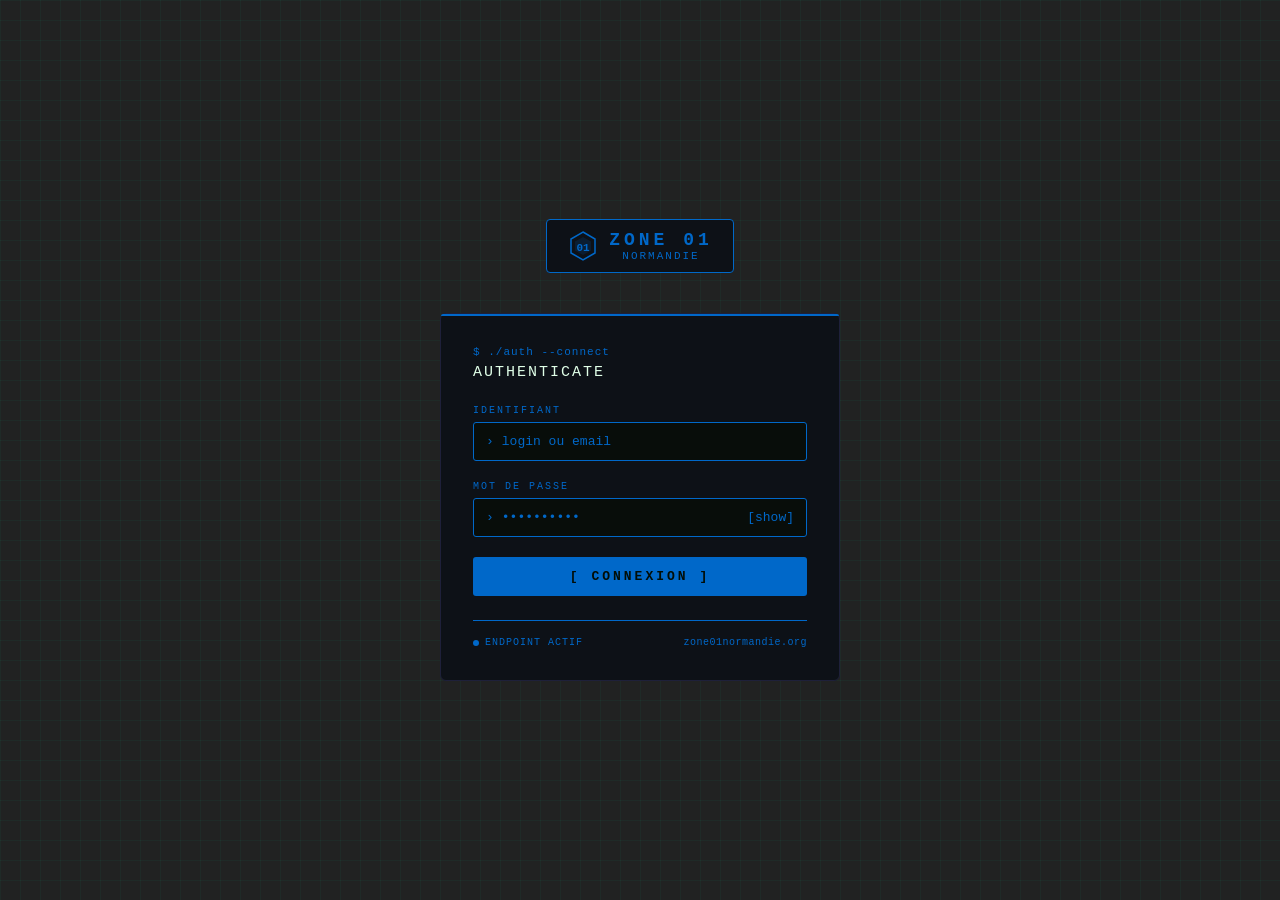
==== index.html @ d8f132d9 "information page and authentication system" ====
<!DOCTYPE html>
<html lang="fr">
<head>
    <meta charset="UTF-8"/>
    <meta name="viewport" content="width=device-width, initial-scale=1.0"/>
    <title>Zone 01 — Login</title>
    <link rel="stylesheet" href="/css/index.css">
</head>
<body>

    <div class="grid-bg"></div>

    <!-- Logo -->
    <div class="logo-area">
        <div class="logo-badge">
            <svg class="logo-hex" viewBox="0 0 32 32" fill="none">
                <polygon points="16,2 28,9 28,23 16,30 4,23 4,9"
                         fill="none" stroke="#0068c9" stroke-width="1.5"/>
                <polygon points="16,7 24,11.5 24,20.5 16,25 8,20.5 8,11.5"
                         fill="#0068c9" opacity="0.15"/>
                <text x="16" y="21" text-anchor="middle"
                      fill="#0068c9" font-size="11"
                      font-family="Courier New" font-weight="bold">01</text>
            </svg>
            <div>
                <div class="logo-text">Zone 01</div>
                <div class="logo-sub">Normandie</div>
            </div>
        </div>
    </div>

    <!-- Card -->
    <div class="card">
        <div class="card-header">
            <div class="prompt-line"><span>$</span> ./auth --connect</div>
            <div class="card-title">Authenticate</div>
        </div>

        <div class="field">
            <label>Identifiant</label>
            <div class="input-wrap">
                <span class="prefix">›</span>
                <input type="text" id="username"
                       placeholder="login ou email"
                       autocomplete="username"/>
            </div>
        </div>

        <div class="field">
            <label>Mot de passe</label>
            <div class="input-wrap">
                <span class="prefix">›</span>
                <input type="password" id="password"
                       placeholder="••••••••••"
                       autocomplete="current-password"/>
                <button class="toggle-pass" id="togglePass" tabindex="-1">[show]</button>
            </div>
        </div>

        <div class="error-box" id="errorBox">
            <span id="errorMsg">Identifiants invalides. Accès refusé.</span>
        </div>

        <button class="btn-login" id="loginBtn">
            [ Connexion ]
        </button>

        <div class="status-bar">
            <div class="status-text">
                <div class="status-dot"></div>
                ENDPOINT ACTIF
            </div>
            <div class="status-endpoint">zone01normandie.org</div>
        </div>
    </div>

    <script src="/js/password.js"></script>

</body>
</html>
---- css/index.css ----
* { box-sizing: border-box; margin: 0; padding: 0; }

        body {
            min-height: 100vh;
            background: #212222;
            display: flex;
            flex-direction: column;
            align-items: center;
            justify-content: center;
            font-family: 'Courier New', monospace;
            padding: 2rem 1rem;
            position: relative;
            overflow: hidden;
        }

        .grid-bg {
            position: fixed;
            inset: 0;
            background-image:
                linear-gradient(rgba(0,255,180,0.04) 1px, transparent 1px),
                linear-gradient(90deg, rgba(0,255,180,0.04) 1px, transparent 1px);
            background-size: 20px 20px;
            pointer-events: none;
            z-index: 0;
        }

        /* ── Logo ── */
        .logo-area {
            text-align: center;
            margin-bottom: 2rem;
            position: relative;
            z-index: 1;
        }
        .logo-badge {
            display: inline-flex;
            align-items: center;
            gap: 10px;
            background: #0d1117;
            border: 1px solid #0068c9;
            border-radius: 4px;
            padding: 10px 20px;
            margin-bottom: 0.5rem;
        }
        .logo-hex { width: 32px; height: 32px; }
        .logo-text {
            font-size: 18px;
            font-weight: bold;
            color: #0068c9;
            letter-spacing: 4px;
            text-transform: uppercase;
        }
        .logo-sub {
            font-size: 11px;
            color: #0068c9;
            letter-spacing: 2px;
            text-transform: uppercase;
        }

        /* ── Card ── */
        .card {
            width: 100%;
            max-width: 400px;
            background: #0d1117;
            border: 1px solid #1e203a;
            border-radius: 6px;
            padding: 2rem;
            position: relative;
            z-index: 1;
        }
        .card::before {
            content: '';
            position: absolute;
            top: 0; left: 0; right: 0;
            height: 2px;
            background: #0068c9;
            border-radius: 6px 6px 0 0;
        }

        /* ── Header ── */
        .card-header { margin-bottom: 1.5rem; }
        .prompt-line {
            font-size: 11px;
            color: #0068c9;
            letter-spacing: 1px;
            margin-bottom: 6px;
        }
        .prompt-line span { color: #0068c9; }
        .card-title {
            font-size: 15px;
            color: #e0ffe8;
            letter-spacing: 2px;
            text-transform: uppercase;
        }

        /* ── Fields ── */
        .field { margin-bottom: 1.25rem; }
        .field label {
            display: block;
            font-size: 10px;
            color: #0068c9;
            letter-spacing: 2px;
            text-transform: uppercase;
            margin-bottom: 6px;
        }
        .input-wrap {
            display: flex;
            align-items: center;
            background: #080d0a;
            border: 1px solid #0068c9;
            border-radius: 3px;
            padding: 0 12px;
            transition: border-color 0.15s;
        }
        .input-wrap:focus-within { border-color: #0068c9; }
        .input-wrap .prefix {
            font-size: 13px;
            color: #0068c9;
            margin-right: 8px;
            user-select: none;
        }
        .input-wrap input {
            flex: 1;
            background: none;
            border: none;
            outline: none;
            font-family: 'Courier New', monospace;
            font-size: 13px;
            color: #c8ffd8;
            padding: 11px 0;
            caret-color: #0068c9;
        }
        .input-wrap input::placeholder { color: #0068c9; }
        .toggle-pass {
            background: none;
            border: none;
            cursor: pointer;
            color: #0068c9;
            font-size: 13px;
            padding: 0;
            font-family: 'Courier New', monospace;
        }
        .toggle-pass:hover { color: #0068c9; }

        /* ── Error ── */
        .error-box {
            display: none;
            background: #1a0808;
            border: 1px solid #5a1e1e;
            border-left: 3px solid #e24b4a;
            border-radius: 3px;
            padding: 10px 12px;
            margin-bottom: 1.25rem;
            font-size: 12px;
            color: #f09595;
            letter-spacing: 0.5px;
        }
        .error-box.show { display: block; }

        /* ── Button ── */
        .btn-login {
            width: 100%;
            background: #0068c9;
            border: none;
            border-radius: 3px;
            padding: 12px;
            font-family: 'Courier New', monospace;
            font-size: 13px;
            font-weight: bold;
            color: #020d06;
            letter-spacing: 3px;
            text-transform: uppercase;
            cursor: pointer;
            transition: background 0.15s, opacity 0.15s;
        }
        .btn-login:hover { background: #0068c9; }
        .btn-login:active { opacity: 0.85; }
        .btn-login:disabled { background: #0068c9; color: #0068c9; cursor: not-allowed; }

        /* ── Status bar ── */
        .status-bar {
            display: flex;
            align-items: center;
            justify-content: space-between;
            margin-top: 1.5rem;
            padding-top: 1rem;
            border-top: 1px solid #0068c9;
        }
        .status-dot {
            width: 6px;
            height: 6px;
            border-radius: 50%;
            background: #0068c9;
            animation: pulse 2s infinite;
        }
        @keyframes pulse {
            0%, 100% { opacity: 1; }
            50% { opacity: 0.3; }
        }
        .status-text {
            font-size: 10px;
            color: #0068c9;
            letter-spacing: 1px;
            display: flex;
            align-items: center;
            gap: 6px;
        }
        .status-endpoint {
            font-size: 10px;
            color: #0068c9;
            letter-spacing: 0.5px;
        }
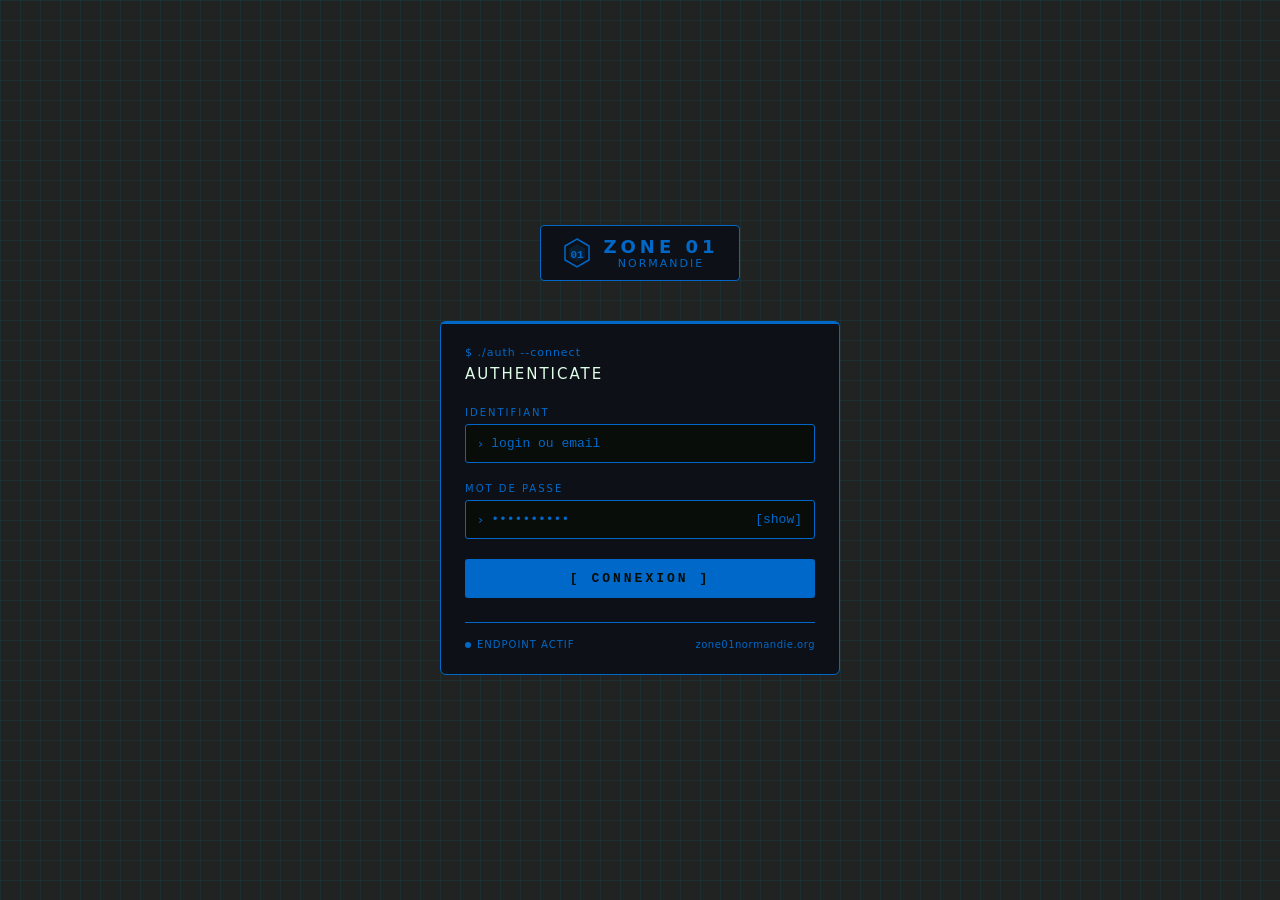
==== commit e3e3e618: "information page and authentication system" ====
--- a/index.html
+++ b/index.html
@@ -4,7 +4,7 @@
     <meta charset="UTF-8"/>
     <meta name="viewport" content="width=device-width, initial-scale=1.0"/>
     <title>Zone 01 — Login</title>
-    <link rel="stylesheet" href="/css/index.css">
+    <link rel="stylesheet" href="index.css">
 </head>
 <body>
 
--- a/index.css
+++ b/index.css
@@ -0,0 +1,512 @@
+* { box-sizing: border-box; margin: 0; padding: 0; }
+
+        body {
+            min-height: 100vh;
+            background: #212222;
+            display: flex;
+            flex-direction: column;
+            align-items: center;
+            justify-content: center;
+            font-family: 'Courier New', monospace;
+            padding: 2rem 1rem;
+            position: relative;
+            overflow: hidden;
+        }
+
+        .grid-bg {
+            position: fixed;
+            inset: 0;
+            background-image:
+                linear-gradient(rgba(0,255,180,0.04) 1px, transparent 1px),
+                linear-gradient(90deg, rgba(0,255,180,0.04) 1px, transparent 1px);
+            background-size: 20px 20px;
+            pointer-events: none;
+            z-index: 0;
+        }
+
+        /* ── Logo ── */
+        .logo-area {
+            text-align: center;
+            margin-bottom: 2rem;
+            position: relative;
+            z-index: 1;
+        }
+        .logo-badge {
+            display: inline-flex;
+            align-items: center;
+            gap: 10px;
+            background: #0d1117;
+            border: 1px solid #0068c9;
+            border-radius: 4px;
+            padding: 10px 20px;
+            margin-bottom: 0.5rem;
+        }
+        .logo-hex { width: 32px; height: 32px; }
+        .logo-text {
+            font-size: 18px;
+            font-weight: bold;
+            color: #0068c9;
+            letter-spacing: 4px;
+            text-transform: uppercase;
+        }
+        .logo-sub {
+            font-size: 11px;
+            color: #0068c9;
+            letter-spacing: 2px;
+            text-transform: uppercase;
+        }
+
+        /* ── Card ── */
+        .card {
+            width: 100%;
+            max-width: 400px;
+            background: #0d1117;
+            border: 1px solid #1e203a;
+            border-radius: 6px;
+            padding: 2rem;
+            position: relative;
+            z-index: 1;
+        }
+        .card::before {
+            content: '';
+            position: absolute;
+            top: 0; left: 0; right: 0;
+            height: 2px;
+            background: #0068c9;
+            border-radius: 6px 6px 0 0;
+        }
+
+        /* ── Header ── */
+        .card-header { margin-bottom: 1.5rem; }
+        .prompt-line {
+            font-size: 11px;
+            color: #0068c9;
+            letter-spacing: 1px;
+            margin-bottom: 6px;
+        }
+        .prompt-line span { color: #0068c9; }
+        .card-title {
+            font-size: 15px;
+            color: #e0ffe8;
+            letter-spacing: 2px;
+            text-transform: uppercase;
+        }
+
+        /* ── Fields ── */
+        .field { margin-bottom: 1.25rem; }
+        .field label {
+            display: block;
+            font-size: 10px;
+            color: #0068c9;
+            letter-spacing: 2px;
+            text-transform: uppercase;
+            margin-bottom: 6px;
+        }
+        .input-wrap {
+            display: flex;
+            align-items: center;
+            background: #080d0a;
+            border: 1px solid #0068c9;
+            border-radius: 3px;
+            padding: 0 12px;
+            transition: border-color 0.15s;
+        }
+        .input-wrap:focus-within { border-color: #0068c9; }
+        .input-wrap .prefix {
+            font-size: 13px;
+            color: #0068c9;
+            margin-right: 8px;
+            user-select: none;
+        }
+        .input-wrap input {
+            flex: 1;
+            background: none;
+            border: none;
+            outline: none;
+            font-family: 'Courier New', monospace;
+            font-size: 13px;
+            color: #c8ffd8;
+            padding: 11px 0;
+            caret-color: #0068c9;
+        }
+        .input-wrap input::placeholder { color: #0068c9; }
+        .toggle-pass {
+            background: none;
+            border: none;
+            cursor: pointer;
+            color: #0068c9;
+            font-size: 13px;
+            padding: 0;
+            font-family: 'Courier New', monospace;
+        }
+        .toggle-pass:hover { color: #0068c9; }
+
+        /* ── Error ── */
+        .error-box {
+            display: none;
+            background: #1a0808;
+            border: 1px solid #5a1e1e;
+            border-left: 3px solid #e24b4a;
+            border-radius: 3px;
+            padding: 10px 12px;
+            margin-bottom: 1.25rem;
+            font-size: 12px;
+            color: #f09595;
+            letter-spacing: 0.5px;
+        }
+        .error-box.show { display: block; }
+
+        /* ── Button ── */
+        .btn-login {
+            width: 100%;
+            background: #0068c9;
+            border: none;
+            border-radius: 3px;
+            padding: 12px;
+            font-family: 'Courier New', monospace;
+            font-size: 13px;
+            font-weight: bold;
+            color: #020d06;
+            letter-spacing: 3px;
+            text-transform: uppercase;
+            cursor: pointer;
+            transition: background 0.15s, opacity 0.15s;
+        }
+        .btn-login:hover { background: #0068c9; }
+        .btn-login:active { opacity: 0.85; }
+        .btn-login:disabled { background: #0068c9; color: #0068c9; cursor: not-allowed; }
+
+        /* ── Status bar ── */
+        .status-bar {
+            display: flex;
+            align-items: center;
+            justify-content: space-between;
+            margin-top: 1.5rem;
+            padding-top: 1rem;
+            border-top: 1px solid #0068c9;
+        }
+        .status-dot {
+            width: 6px;
+            height: 6px;
+            border-radius: 50%;
+            background: #0068c9;
+            animation: pulse 2s infinite;
+        }
+        @keyframes pulse {
+            0%, 100% { opacity: 1; }
+            50% { opacity: 0.3; }
+        }
+        .status-text {
+            font-size: 10px;
+            color: #0068c9;
+            letter-spacing: 1px;
+            display: flex;
+            align-items: center;
+            gap: 6px;
+        }
+        .status-endpoint {
+            font-size: 10px;
+            color: #0068c9;
+            letter-spacing: 0.5px;
+        }
+
+        /* profile.css */
+
+*, *::before, *::after {
+    box-sizing: border-box;
+    margin: 0;
+    padding: 0;
+}
+
+:root {
+    --bg:        #212222;
+    --bg-card:   #0d1117;
+    --bg-stat:   #0f1a14;
+    --border:    #0068c9;
+    --blue:      #0068c9;
+    --text:      #e0ffe8;
+    --text-muted:#0068c9;
+    --font-mono: 'Courier New', monospace;
+    --font-sans: 'Segoe UI', system-ui, sans-serif;
+    --radius:    6px;
+}
+
+body {
+    background: var(--bg);
+    color: var(--text);
+    font-family: var(--font-sans);
+    min-height: 100vh;
+    position: relative;
+}
+
+/* ── Grid background ────────────────────────────────────────── */
+body::before {
+    content: '';
+    position: fixed;
+    inset: 0;
+    background-image:
+        linear-gradient(rgba(0,104,201,0.06) 1px, transparent 1px),
+        linear-gradient(90deg, rgba(0,104,201,0.06) 1px, transparent 1px);
+    background-size: 20px 20px;
+    pointer-events: none;
+    z-index: 0;
+}
+
+/* ── Header ─────────────────────────────────────────────────── */
+.header {
+    position: sticky;
+    top: 0;
+    z-index: 10;
+    background: #212222ee;
+    backdrop-filter: blur(8px);
+    border-bottom: 1px solid var(--border);
+}
+
+.header-inner {
+    max-width: 760px;
+    margin: 0 auto;
+    padding: 1rem 1.5rem;
+    display: flex;
+    align-items: center;
+    justify-content: space-between;
+}
+
+.header-logo {
+    display: flex;
+    align-items: center;
+    gap: 10px;
+}
+
+.header-title {
+    font-family: var(--font-mono);
+    font-size: 15px;
+    font-weight: bold;
+    color: var(--blue);
+    letter-spacing: 4px;
+    text-transform: uppercase;
+}
+
+.header-sub {
+    font-size: 11px;
+    color: var(--blue);
+    letter-spacing: 2px;
+    margin-left: 4px;
+}
+
+.btn-logout {
+    background: none;
+    border: 1px solid var(--border);
+    border-radius: var(--radius);
+    padding: 6px 14px;
+    font-family: var(--font-mono);
+    font-size: 11px;
+    color: var(--blue);
+    letter-spacing: 1px;
+    cursor: pointer;
+    text-transform: uppercase;
+    transition: border-color 0.15s, color 0.15s;
+}
+
+.btn-logout:hover {
+    border-color: #e24b4a;
+    color: #f09595;
+}
+
+/* ── Main layout ─────────────────────────────────────────────── */
+.main {
+    max-width: 760px;
+    margin: 0 auto;
+    padding: 2rem 1.5rem 4rem;
+    display: flex;
+    flex-direction: column;
+    gap: 1.5rem;
+    position: relative;
+    z-index: 1;
+}
+
+/* ── Card ────────────────────────────────────────────────────── */
+.card {
+    background: var(--bg-card);
+    border: 1px solid var(--border);
+    border-radius: var(--radius);
+    padding: 1.5rem;
+    position: relative;
+}
+
+.card::before {
+    content: '';
+    position: absolute;
+    top: 0; left: 0; right: 0;
+    height: 2px;
+    background: var(--blue);
+    border-radius: var(--radius) var(--radius) 0 0;
+}
+
+.section-title {
+    font-family: var(--font-mono);
+    font-size: 10px;
+    color: var(--blue);
+    letter-spacing: 2px;
+    text-transform: uppercase;
+    margin-bottom: 1.25rem;
+    padding-bottom: 0.75rem;
+    border-bottom: 1px solid var(--border);
+}
+
+/* ── Identity card ───────────────────────────────────────────── */
+.identity-card {
+    display: flex;
+    align-items: center;
+    gap: 1.5rem;
+}
+
+.avatar {
+    width: 64px;
+    height: 64px;
+    border-radius: 50%;
+    background: #0d1117;
+    border: 2px solid var(--blue);
+    display: flex;
+    align-items: center;
+    justify-content: center;
+    font-family: var(--font-mono);
+    font-size: 20px;
+    font-weight: bold;
+    color: var(--blue);
+    flex-shrink: 0;
+    letter-spacing: 1px;
+}
+
+.identity-login {
+    font-size: 22px;
+    font-weight: 600;
+    color: var(--text);
+    margin-bottom: 4px;
+}
+
+.identity-email {
+    font-size: 13px;
+    color: var(--blue);
+    font-family: var(--font-mono);
+}
+
+/* ── Stats grid ──────────────────────────────────────────────── */
+.stats-grid {
+    display: grid;
+    grid-template-columns: repeat(auto-fit, minmax(160px, 1fr));
+    gap: 1rem;
+}
+
+.stat-card {
+    background: var(--bg-card);
+    border: 1px solid var(--border);
+    border-radius: var(--radius);
+    padding: 1.25rem 1rem;
+    display: flex;
+    flex-direction: column;
+    gap: 4px;
+    position: relative;
+}
+
+.stat-card::before {
+    content: '';
+    position: absolute;
+    top: 0; left: 0; right: 0;
+    height: 2px;
+    background: var(--blue);
+    border-radius: var(--radius) var(--radius) 0 0;
+}
+
+.stat-label {
+    font-size: 10px;
+    color: var(--blue);
+    letter-spacing: 2px;
+    text-transform: uppercase;
+    font-family: var(--font-mono);
+}
+
+.stat-value {
+    font-size: 28px;
+    font-weight: 700;
+    color: var(--text);
+    font-family: var(--font-mono);
+    line-height: 1.1;
+}
+
+.stat-unit {
+    font-size: 12px;
+    color: var(--blue);
+    font-family: var(--font-mono);
+}
+
+/* ── Skills list ─────────────────────────────────────────────── */
+.skills-list {
+    display: flex;
+    flex-direction: column;
+    gap: 12px;
+}
+
+.skill-row {
+    display: flex;
+    align-items: center;
+    gap: 12px;
+}
+
+.skill-name {
+    font-size: 12px;
+    color: var(--blue);
+    font-family: var(--font-mono);
+    min-width: 140px;
+    text-transform: uppercase;
+    letter-spacing: 1px;
+}
+
+.skill-bar-bg {
+    flex: 1;
+    height: 5px;
+    background: #1a2a3a;
+    border-radius: 3px;
+    overflow: hidden;
+}
+
+.skill-bar-fill {
+    height: 100%;
+    background: var(--blue);
+    border-radius: 3px;
+    transition: width 0.6s ease;
+}
+
+.skill-pct {
+    font-size: 12px;
+    color: var(--blue);
+    font-family: var(--font-mono);
+    min-width: 36px;
+    text-align: right;
+}
+
+/* ── Graph ───────────────────────────────────────────────────── */
+.graph-wrap {
+    width: 100%;
+    overflow-x: auto;
+}
+
+.graph-wrap--center {
+    display: flex;
+    justify-content: center;
+}
+
+.graph-wrap svg {
+    width: 100%;
+    height: auto;
+    display: block;
+}
+
+/* ── Placeholder ─────────────────────────────────────────────── */
+.placeholder {
+    font-size: 13px;
+    color: var(--blue);
+    font-family: var(--font-mono);
+    text-align: center;
+    padding: 1rem 0;
+    opacity: 0.5;
+}
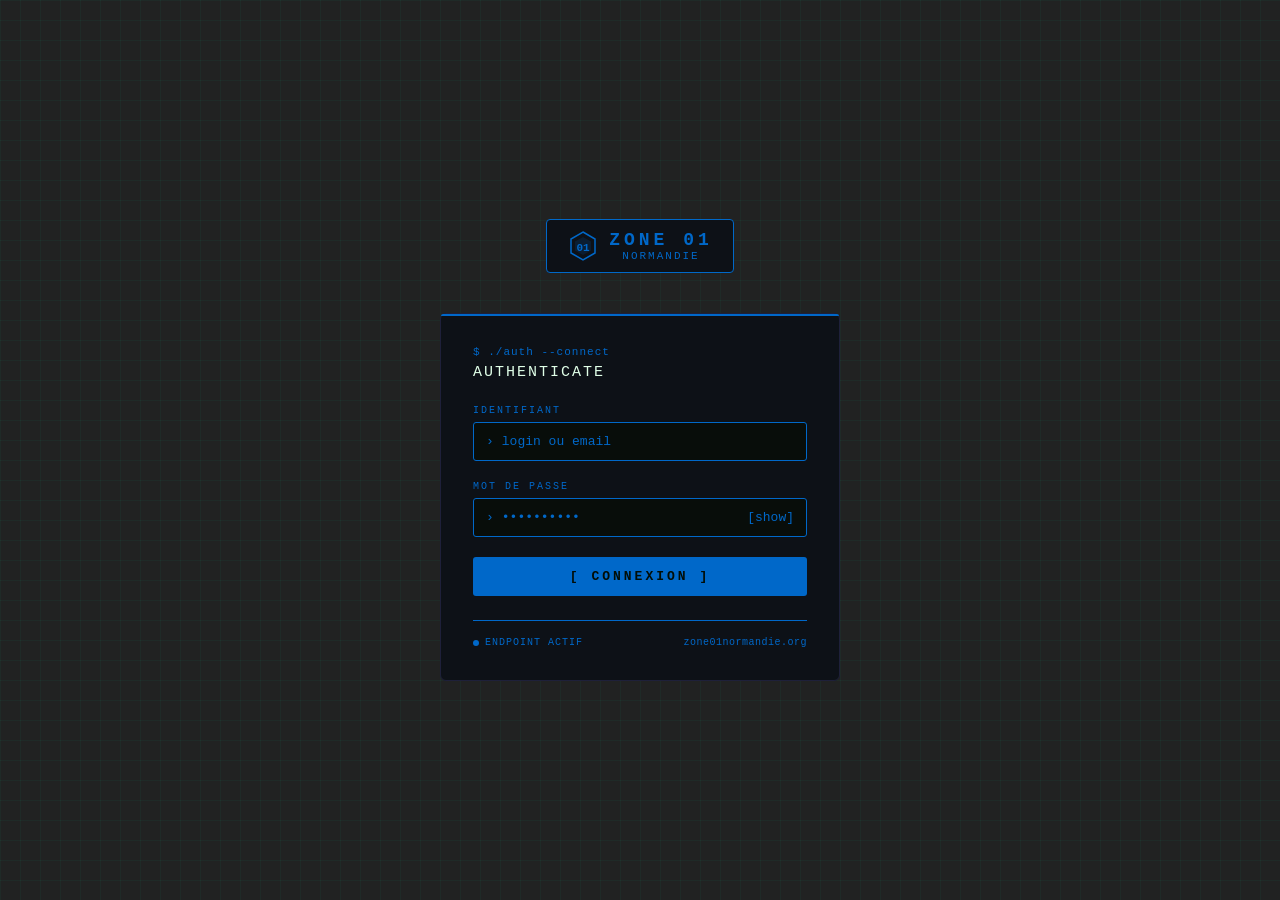
==== commit 68000431: "information page and authentication system" ====
--- a/index.html
+++ b/index.html
@@ -4,7 +4,7 @@
     <meta charset="UTF-8"/>
     <meta name="viewport" content="width=device-width, initial-scale=1.0"/>
     <title>Zone 01 — Login</title>
-    <link rel="stylesheet" href="index.css">
+    <link rel="stylesheet" href="/css/index.css">
 </head>
 <body>
 
--- a/css/index.css
+++ b/css/index.css
@@ -0,0 +1,211 @@
+* { box-sizing: border-box; margin: 0; padding: 0; }
+
+        body {
+            min-height: 100vh;
+            background: #212222;
+            display: flex;
+            flex-direction: column;
+            align-items: center;
+            justify-content: center;
+            font-family: 'Courier New', monospace;
+            padding: 2rem 1rem;
+            position: relative;
+            overflow: hidden;
+        }
+
+        .grid-bg {
+            position: fixed;
+            inset: 0;
+            background-image:
+                linear-gradient(rgba(0,255,180,0.04) 1px, transparent 1px),
+                linear-gradient(90deg, rgba(0,255,180,0.04) 1px, transparent 1px);
+            background-size: 20px 20px;
+            pointer-events: none;
+            z-index: 0;
+        }
+
+        /* ── Logo ── */
+        .logo-area {
+            text-align: center;
+            margin-bottom: 2rem;
+            position: relative;
+            z-index: 1;
+        }
+        .logo-badge {
+            display: inline-flex;
+            align-items: center;
+            gap: 10px;
+            background: #0d1117;
+            border: 1px solid #0068c9;
+            border-radius: 4px;
+            padding: 10px 20px;
+            margin-bottom: 0.5rem;
+        }
+        .logo-hex { width: 32px; height: 32px; }
+        .logo-text {
+            font-size: 18px;
+            font-weight: bold;
+            color: #0068c9;
+            letter-spacing: 4px;
+            text-transform: uppercase;
+        }
+        .logo-sub {
+            font-size: 11px;
+            color: #0068c9;
+            letter-spacing: 2px;
+            text-transform: uppercase;
+        }
+
+        /* ── Card ── */
+        .card {
+            width: 100%;
+            max-width: 400px;
+            background: #0d1117;
+            border: 1px solid #1e203a;
+            border-radius: 6px;
+            padding: 2rem;
+            position: relative;
+            z-index: 1;
+        }
+        .card::before {
+            content: '';
+            position: absolute;
+            top: 0; left: 0; right: 0;
+            height: 2px;
+            background: #0068c9;
+            border-radius: 6px 6px 0 0;
+        }
+
+        /* ── Header ── */
+        .card-header { margin-bottom: 1.5rem; }
+        .prompt-line {
+            font-size: 11px;
+            color: #0068c9;
+            letter-spacing: 1px;
+            margin-bottom: 6px;
+        }
+        .prompt-line span { color: #0068c9; }
+        .card-title {
+            font-size: 15px;
+            color: #e0ffe8;
+            letter-spacing: 2px;
+            text-transform: uppercase;
+        }
+
+        /* ── Fields ── */
+        .field { margin-bottom: 1.25rem; }
+        .field label {
+            display: block;
+            font-size: 10px;
+            color: #0068c9;
+            letter-spacing: 2px;
+            text-transform: uppercase;
+            margin-bottom: 6px;
+        }
+        .input-wrap {
+            display: flex;
+            align-items: center;
+            background: #080d0a;
+            border: 1px solid #0068c9;
+            border-radius: 3px;
+            padding: 0 12px;
+            transition: border-color 0.15s;
+        }
+        .input-wrap:focus-within { border-color: #0068c9; }
+        .input-wrap .prefix {
+            font-size: 13px;
+            color: #0068c9;
+            margin-right: 8px;
+            user-select: none;
+        }
+        .input-wrap input {
+            flex: 1;
+            background: none;
+            border: none;
+            outline: none;
+            font-family: 'Courier New', monospace;
+            font-size: 13px;
+            color: #c8ffd8;
+            padding: 11px 0;
+            caret-color: #0068c9;
+        }
+        .input-wrap input::placeholder { color: #0068c9; }
+        .toggle-pass {
+            background: none;
+            border: none;
+            cursor: pointer;
+            color: #0068c9;
+            font-size: 13px;
+            padding: 0;
+            font-family: 'Courier New', monospace;
+        }
+        .toggle-pass:hover { color: #0068c9; }
+
+        /* ── Error ── */
+        .error-box {
+            display: none;
+            background: #1a0808;
+            border: 1px solid #5a1e1e;
+            border-left: 3px solid #e24b4a;
+            border-radius: 3px;
+            padding: 10px 12px;
+            margin-bottom: 1.25rem;
+            font-size: 12px;
+            color: #f09595;
+            letter-spacing: 0.5px;
+        }
+        .error-box.show { display: block; }
+
+        /* ── Button ── */
+        .btn-login {
+            width: 100%;
+            background: #0068c9;
+            border: none;
+            border-radius: 3px;
+            padding: 12px;
+            font-family: 'Courier New', monospace;
+            font-size: 13px;
+            font-weight: bold;
+            color: #020d06;
+            letter-spacing: 3px;
+            text-transform: uppercase;
+            cursor: pointer;
+            transition: background 0.15s, opacity 0.15s;
+        }
+        .btn-login:hover { background: #0068c9; }
+        .btn-login:active { opacity: 0.85; }
+        .btn-login:disabled { background: #0068c9; color: #0068c9; cursor: not-allowed; }
+
+        /* ── Status bar ── */
+        .status-bar {
+            display: flex;
+            align-items: center;
+            justify-content: space-between;
+            margin-top: 1.5rem;
+            padding-top: 1rem;
+            border-top: 1px solid #0068c9;
+        }
+        .status-dot {
+            width: 6px;
+            height: 6px;
+            border-radius: 50%;
+            background: #0068c9;
+            animation: pulse 2s infinite;
+        }
+        @keyframes pulse {
+            0%, 100% { opacity: 1; }
+            50% { opacity: 0.3; }
+        }
+        .status-text {
+            font-size: 10px;
+            color: #0068c9;
+            letter-spacing: 1px;
+            display: flex;
+            align-items: center;
+            gap: 6px;
+        }
+        .status-endpoint {
+            font-size: 10px;
+            color: #0068c9;
+            letter-spacing: 0.5px;
+        }
